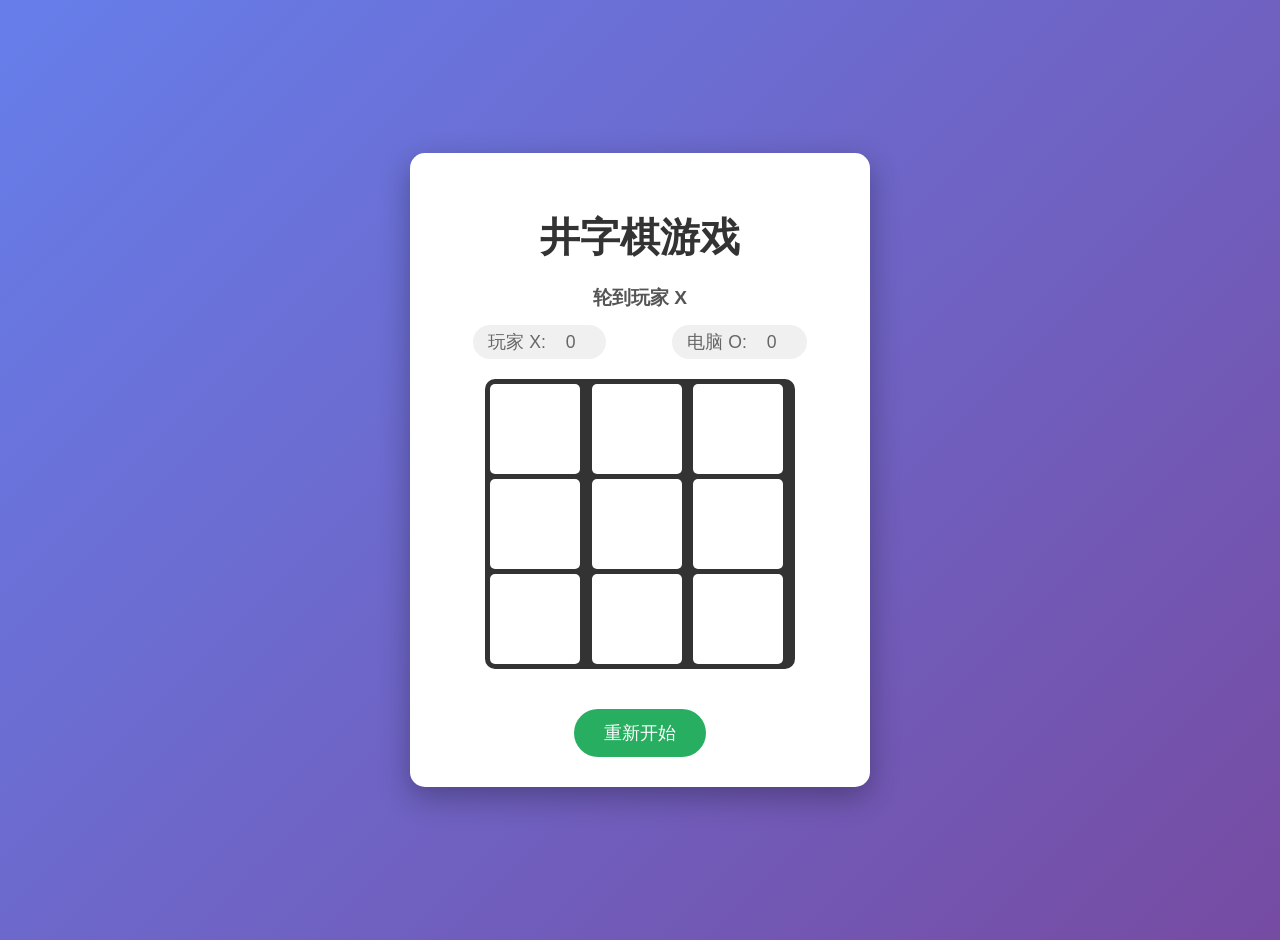
==== demo/tic_tac_toe/index.html @ e57fbaf7 "feat: 默认模型切换为 DeepSeek deepseek-v4-pro，支持 DEEPSEEK_* 环境变量" ====
<!DOCTYPE html>
<html lang="zh-CN">
<head>
    <meta charset="UTF-8">
    <meta name="viewport" content="width=device-width, initial-scale=1.0">
    <title>井字棋游戏</title>
    <link rel="stylesheet" href="style.css">
</head>
<body>
    <div class="container">
        <h1>井字棋游戏</h1>
        
        <div class="game-info">
            <div class="status" id="status">轮到玩家 X</div>
            <div class="scores">
                <span>玩家 X: <span id="scoreX">0</span></span>
                <span>电脑 O: <span id="scoreO">0</span></span>
            </div>
        </div>

        <div class="board" id="board">
            <div class="cell" data-x="0" data-y="0"></div>
            <div class="cell" data-x="0" data-y="1"></div>
            <div class="cell" data-x="0" data-y="2"></div>
            <div class="cell" data-x="1" data-y="0"></div>
            <div class="cell" data-x="1" data-y="1"></div>
            <div class="cell" data-x="1" data-y="2"></div>
            <div class="cell" data-x="2" data-y="0"></div>
            <div class="cell" data-x="2" data-y="1"></div>
            <div class="cell" data-x="2" data-y="2"></div>
        </div>

        <button class="restart-btn" id="restartBtn">重新开始</button>
    </div>

    <script src="game.js"></script>
    <script src="script.js"></script>
</body>
</html>
---- demo/tic_tac_toe/style.css ----
body {
    font-family: 'Arial', sans-serif;
    background: linear-gradient(135deg, #667eea 0%, #764ba2 100%);
    margin: 0;
    padding: 20px;
    min-height: 100vh;
    display: flex;
    justify-content: center;
    align-items: center;
}

.container {
    background: white;
    border-radius: 15px;
    padding: 30px;
    box-shadow: 0 10px 30px rgba(0, 0, 0, 0.3);
    text-align: center;
    max-width: 400px;
    width: 100%;
}

h1 {
    color: #333;
    margin-bottom: 20px;
    font-size: 2.5em;
}

.game-info {
    margin-bottom: 20px;
}

.status {
    font-size: 1.2em;
    font-weight: bold;
    color: #555;
    margin-bottom: 10px;
    min-height: 30px;
}

.scores {
    display: flex;
    justify-content: space-around;
    font-size: 1.1em;
    color: #666;
}

.scores span {
    padding: 5px 15px;
    background: #f0f0f0;
    border-radius: 20px;
}

.board {
    display: grid;
    grid-template-columns: repeat(3, 1fr);
    gap: 5px;
    background: #333;
    border-radius: 10px;
    padding: 5px;
    margin: 20px 0;
    max-width: 300px;
    margin-left: auto;
    margin-right: auto;
}

.cell {
    width: 90px;
    height: 90px;
    background: white;
    border: none;
    border-radius: 5px;
    font-size: 2em;
    font-weight: bold;
    cursor: pointer;
    transition: all 0.2s ease;
    display: flex;
    align-items: center;
    justify-content: center;
}

.cell:hover:not(.taken) {
    background: #f0f0f0;
    transform: scale(1.05);
}

.cell.taken {
    cursor: not-allowed;
}

.cell.x {
    color: #e74c3c;
}

.cell.o {
    color: #3498db;
}

.restart-btn {
    background: #27ae60;
    color: white;
    border: none;
    padding: 12px 30px;
    font-size: 1.1em;
    border-radius: 25px;
    cursor: pointer;
    transition: all 0.3s ease;
    margin-top: 20px;
}

.restart-btn:hover {
    background: #219a52;
    transform: translateY(-2px);
    box-shadow: 0 5px 15px rgba(39, 174, 96, 0.3);
}

.restart-btn:active {
    transform: translateY(0);
}

@media (max-width: 480px) {
    .container {
        padding: 20px;
    }
    
    .cell {
        width: 70px;
        height: 70px;
        font-size: 1.5em;
    }
    
    h1 {
        font-size: 2em;
    }
}
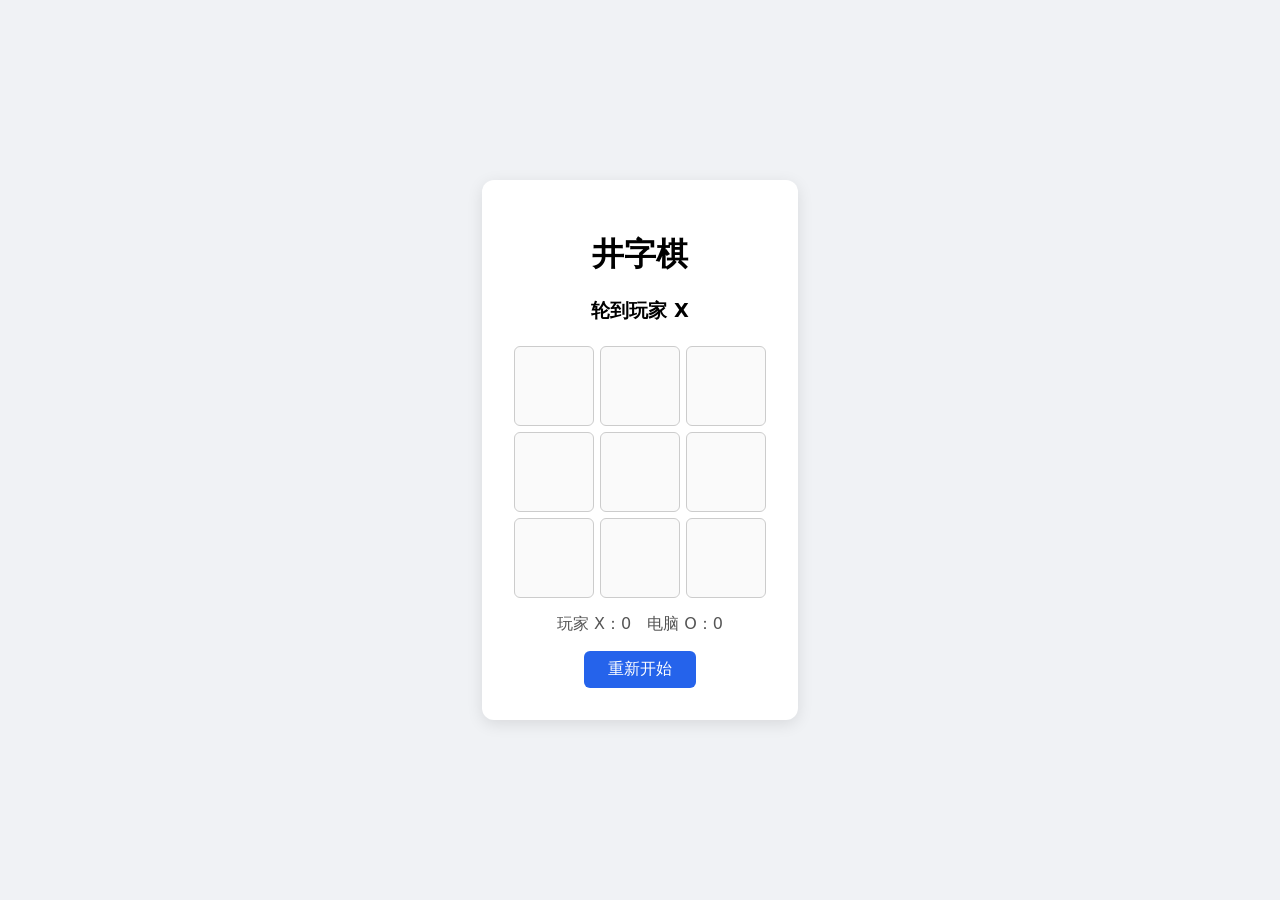
==== commit eb526b35: "docs:修正README" ====
--- a/demo/tic_tac_toe/index.html
+++ b/demo/tic_tac_toe/index.html
@@ -1,39 +1,19 @@
 <!DOCTYPE html>
 <html lang="zh-CN">
 <head>
-    <meta charset="UTF-8">
-    <meta name="viewport" content="width=device-width, initial-scale=1.0">
-    <title>井字棋游戏</title>
-    <link rel="stylesheet" href="style.css">
+  <meta charset="UTF-8" />
+  <meta name="viewport" content="width=device-width, initial-scale=1.0" />
+  <title>井字棋</title>
+  <link rel="stylesheet" href="style.css" />
 </head>
 <body>
-    <div class="container">
-        <h1>井字棋游戏</h1>
-        
-        <div class="game-info">
-            <div class="status" id="status">轮到玩家 X</div>
-            <div class="scores">
-                <span>玩家 X: <span id="scoreX">0</span></span>
-                <span>电脑 O: <span id="scoreO">0</span></span>
-            </div>
-        </div>
-
-        <div class="board" id="board">
-            <div class="cell" data-x="0" data-y="0"></div>
-            <div class="cell" data-x="0" data-y="1"></div>
-            <div class="cell" data-x="0" data-y="2"></div>
-            <div class="cell" data-x="1" data-y="0"></div>
-            <div class="cell" data-x="1" data-y="1"></div>
-            <div class="cell" data-x="1" data-y="2"></div>
-            <div class="cell" data-x="2" data-y="0"></div>
-            <div class="cell" data-x="2" data-y="1"></div>
-            <div class="cell" data-x="2" data-y="2"></div>
-        </div>
-
-        <button class="restart-btn" id="restartBtn">重新开始</button>
-    </div>
-
-    <script src="game.js"></script>
-    <script src="script.js"></script>
+  <main class="container">
+    <h1>井字棋</h1>
+    <p id="status">轮到玩家 X</p>
+    <div id="board" class="board"></div>
+    <p id="score">玩家 X：0　电脑 O：0</p>
+    <button id="restart">重新开始</button>
+  </main>
+  <script src="game.js"></script>
 </body>
-</html>+</html>
--- a/demo/tic_tac_toe/style.css
+++ b/demo/tic_tac_toe/style.css
@@ -1,134 +1,71 @@
+* {
+  box-sizing: border-box;
+}
+
 body {
-    font-family: 'Arial', sans-serif;
-    background: linear-gradient(135deg, #667eea 0%, #764ba2 100%);
-    margin: 0;
-    padding: 20px;
-    min-height: 100vh;
-    display: flex;
-    justify-content: center;
-    align-items: center;
+  margin: 0;
+  min-height: 100vh;
+  display: flex;
+  justify-content: center;
+  align-items: center;
+  font-family: system-ui, -apple-system, "Segoe UI", sans-serif;
+  background: #f0f2f5;
 }
 
 .container {
-    background: white;
-    border-radius: 15px;
-    padding: 30px;
-    box-shadow: 0 10px 30px rgba(0, 0, 0, 0.3);
-    text-align: center;
-    max-width: 400px;
-    width: 100%;
-}
-
-h1 {
-    color: #333;
-    margin-bottom: 20px;
-    font-size: 2.5em;
-}
-
-.game-info {
-    margin-bottom: 20px;
-}
-
-.status {
-    font-size: 1.2em;
-    font-weight: bold;
-    color: #555;
-    margin-bottom: 10px;
-    min-height: 30px;
-}
-
-.scores {
-    display: flex;
-    justify-content: space-around;
-    font-size: 1.1em;
-    color: #666;
-}
-
-.scores span {
-    padding: 5px 15px;
-    background: #f0f0f0;
-    border-radius: 20px;
+  text-align: center;
+  background: #fff;
+  padding: 2rem;
+  border-radius: 12px;
+  box-shadow: 0 4px 16px rgba(0, 0, 0, 0.1);
 }
 
 .board {
-    display: grid;
-    grid-template-columns: repeat(3, 1fr);
-    gap: 5px;
-    background: #333;
-    border-radius: 10px;
-    padding: 5px;
-    margin: 20px 0;
-    max-width: 300px;
-    margin-left: auto;
-    margin-right: auto;
+  display: grid;
+  grid-template-columns: repeat(3, 80px);
+  grid-template-rows: repeat(3, 80px);
+  gap: 6px;
+  margin: 1rem auto;
 }
 
 .cell {
-    width: 90px;
-    height: 90px;
-    background: white;
-    border: none;
-    border-radius: 5px;
-    font-size: 2em;
-    font-weight: bold;
-    cursor: pointer;
-    transition: all 0.2s ease;
-    display: flex;
-    align-items: center;
-    justify-content: center;
+  font-size: 2rem;
+  font-weight: bold;
+  cursor: pointer;
+  border: 1px solid #ccc;
+  background: #fafafa;
+  border-radius: 6px;
 }
 
-.cell:hover:not(.taken) {
-    background: #f0f0f0;
-    transform: scale(1.05);
+.cell:hover:not(:disabled) {
+  background: #e8f0fe;
 }
 
-.cell.taken {
-    cursor: not-allowed;
+.cell:disabled {
+  cursor: not-allowed;
+  color: #333;
 }
 
-.cell.x {
-    color: #e74c3c;
+#status {
+  font-size: 1.2rem;
+  font-weight: 600;
+  min-height: 1.5em;
 }
 
-.cell.o {
-    color: #3498db;
+#score {
+  color: #555;
 }
 
-.restart-btn {
-    background: #27ae60;
-    color: white;
-    border: none;
-    padding: 12px 30px;
-    font-size: 1.1em;
-    border-radius: 25px;
-    cursor: pointer;
-    transition: all 0.3s ease;
-    margin-top: 20px;
+#restart {
+  padding: 0.5rem 1.5rem;
+  font-size: 1rem;
+  cursor: pointer;
+  border: none;
+  border-radius: 6px;
+  background: #2563eb;
+  color: #fff;
 }
 
-.restart-btn:hover {
-    background: #219a52;
-    transform: translateY(-2px);
-    box-shadow: 0 5px 15px rgba(39, 174, 96, 0.3);
+#restart:hover {
+  background: #1d4ed8;
 }
-
-.restart-btn:active {
-    transform: translateY(0);
-}
-
-@media (max-width: 480px) {
-    .container {
-        padding: 20px;
-    }
-    
-    .cell {
-        width: 70px;
-        height: 70px;
-        font-size: 1.5em;
-    }
-    
-    h1 {
-        font-size: 2em;
-    }
-}
